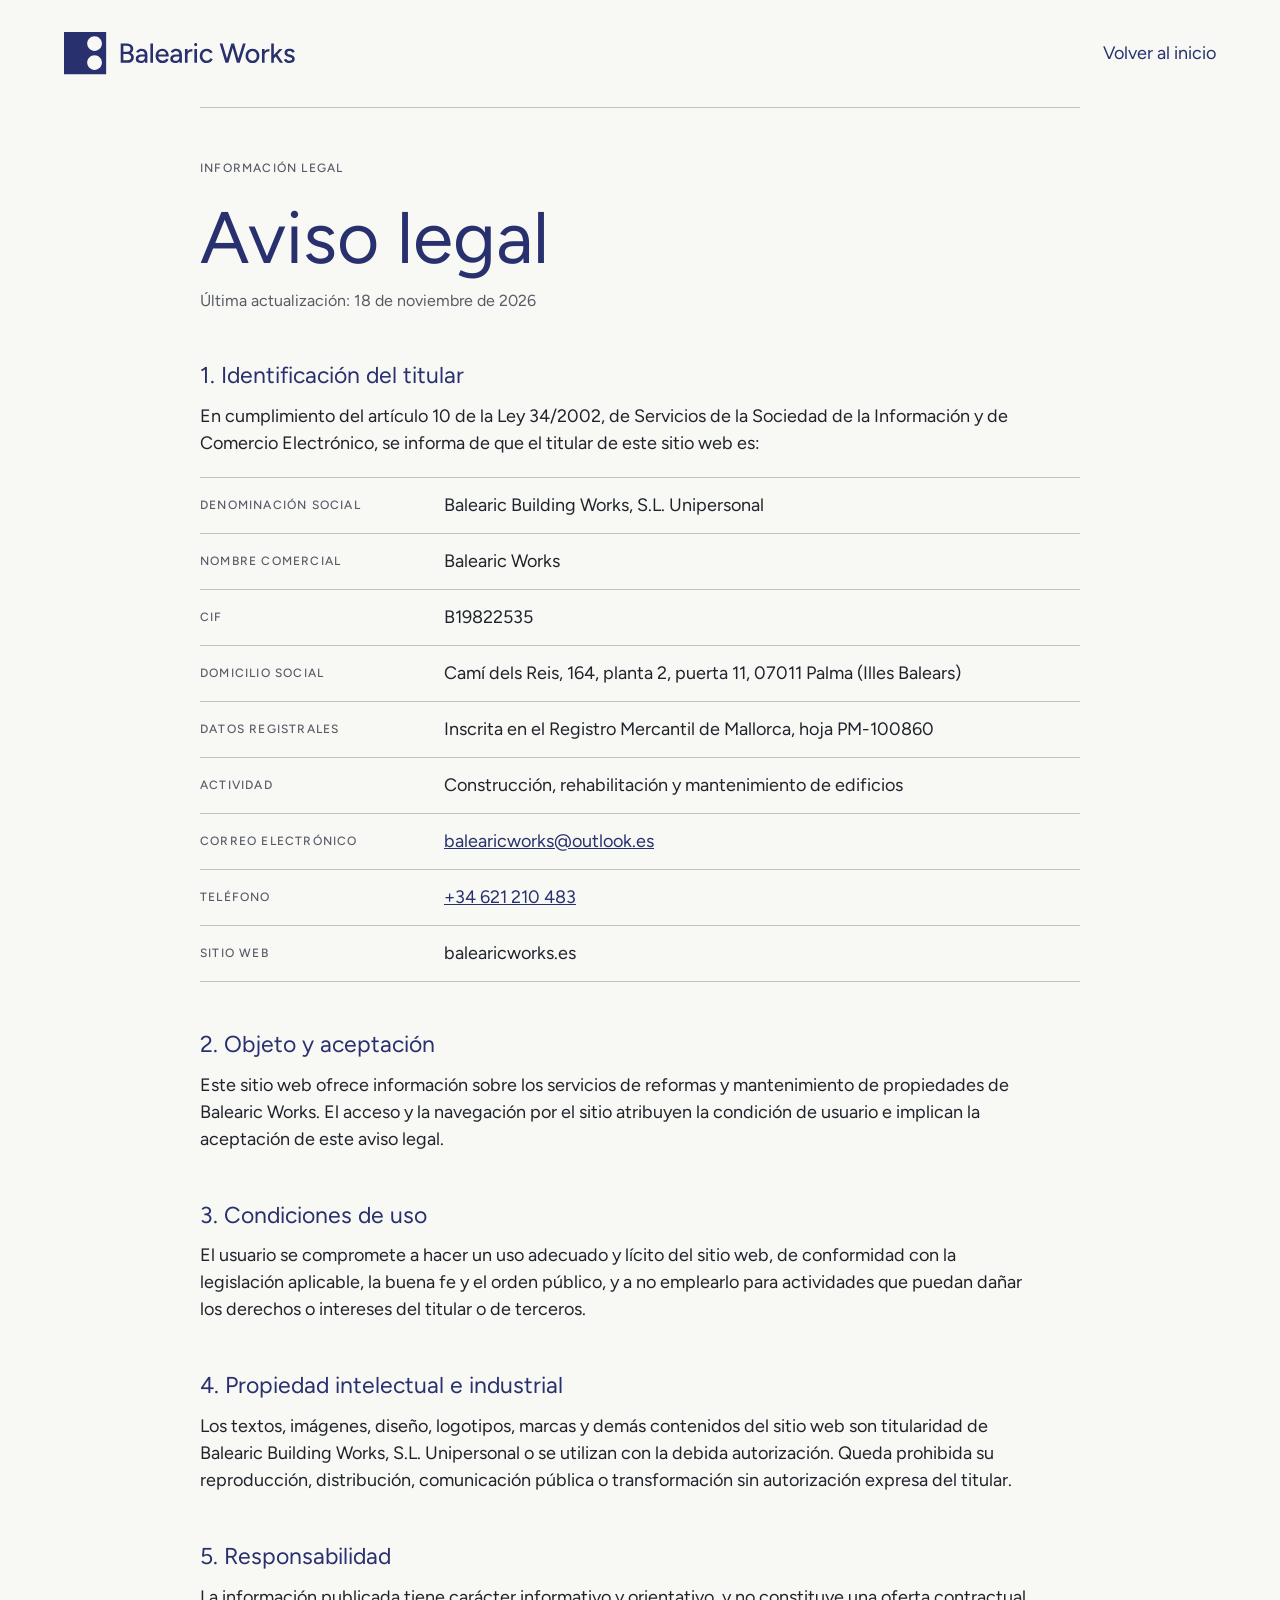
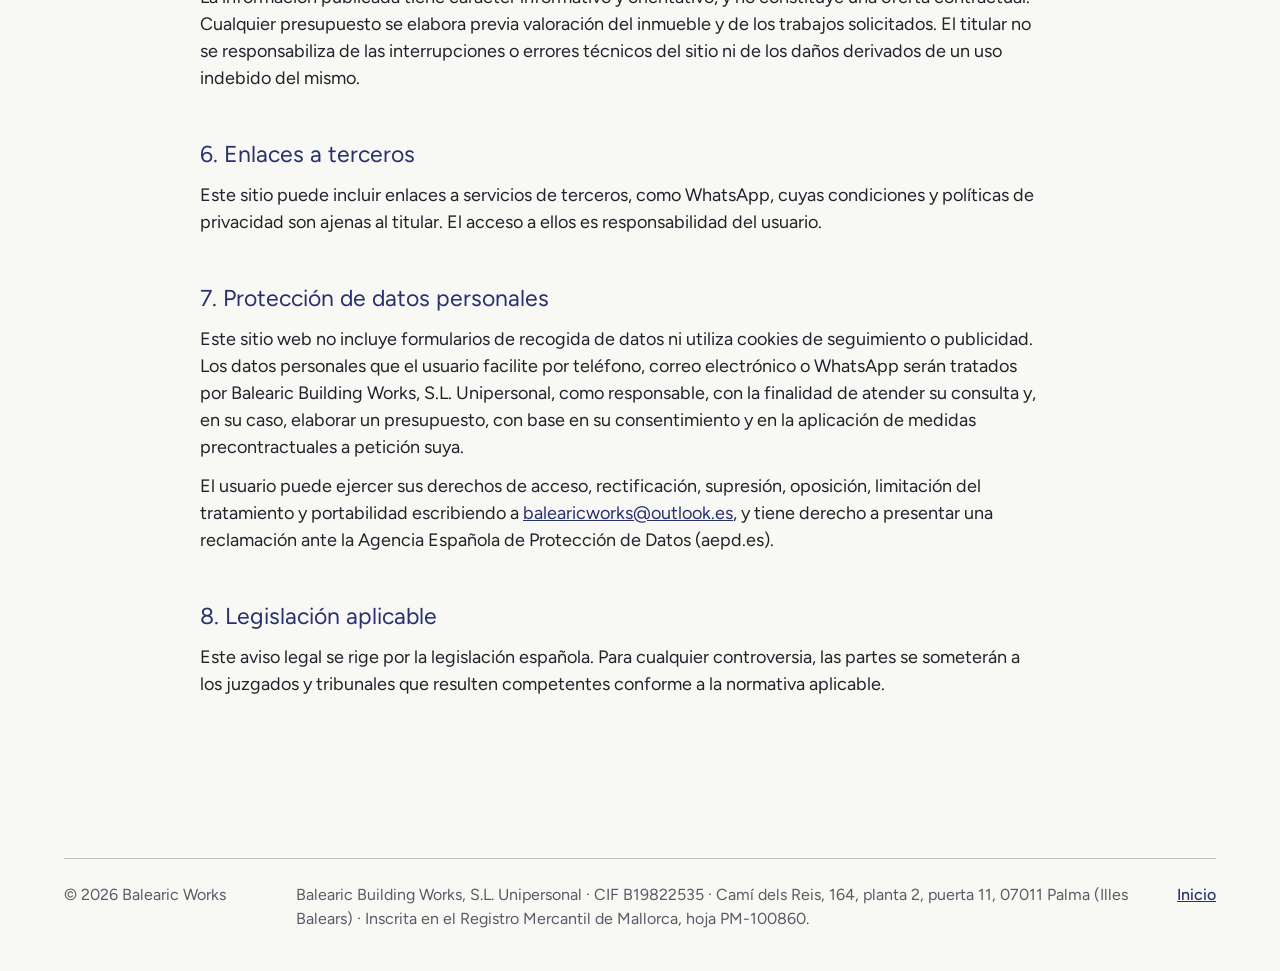
==== aviso-legal.html @ a1033713 "v2" ====
<!doctype html>
<html lang="es">
<head>
  <meta charset="utf-8">
  <meta name="viewport" content="width=device-width, initial-scale=1">
  <title>Aviso legal · Balearic Works</title>
  <meta name="description" content="Aviso legal e identificación del titular del sitio web balearicworks.es.">
  <meta name="theme-color" content="#28306e">
  <link rel="canonical" href="https://balearicworks.es/aviso-legal.html">
  <link rel="icon" href="assets/logo-marca.svg" type="image/svg+xml">
  <link rel="preload" href="assets/fonts/figtree-latin-wght-normal.woff2" as="font" type="font/woff2" crossorigin>
  <link rel="stylesheet" href="css/styles.css">
</head>
<body>
  <a class="skip" href="#contenido">Ir al contenido</a>

  <header class="cabecera">
    <div class="contenedor cabecera__fila">
      <a class="marca" href="/" aria-label="Balearic Works, inicio">
        <img src="assets/logo.svg" alt="Balearic Works" width="233" height="43">
      </a>
      <nav class="nav" aria-label="Principal">
        <a class="nav__enlace" href="/">Volver al inicio</a>
      </nav>
    </div>
  </header>

  <main id="contenido">
    <article class="legal">
      <div class="contenedor">
        <p class="micro">Información legal</p>
        <h1 class="hero legal__titulo">Aviso legal</h1>
        <p class="legal__fecha">Última actualización: 18 de noviembre de 2026</p>

        <h2 class="legal__h2">1. Identificación del titular</h2>
        <p>En cumplimiento del artículo 10 de la Ley 34/2002, de Servicios de la Sociedad de la Información y de Comercio Electrónico, se informa de que el titular de este sitio web es:</p>
        <dl class="legal__datos">
          <div><dt>Denominación social</dt><dd>Balearic Building Works, S.L. Unipersonal</dd></div>
          <div><dt>Nombre comercial</dt><dd>Balearic Works</dd></div>
          <div><dt>CIF</dt><dd>B19822535</dd></div>
          <div><dt>Domicilio social</dt><dd>Camí dels Reis, 164, planta 2, puerta 11, 07011 Palma (Illes Balears)</dd></div>
          <div><dt>Datos registrales</dt><dd>Inscrita en el Registro Mercantil de Mallorca, hoja PM-100860</dd></div>
          <div><dt>Actividad</dt><dd>Construcción, rehabilitación y mantenimiento de edificios</dd></div>
          <div><dt>Correo electrónico</dt><dd><a href="mailto:balearicworks@outlook.es">balearicworks@outlook.es</a></dd></div>
          <div><dt>Teléfono</dt><dd><a href="tel:+34621210483">+34 621 210 483</a></dd></div>
          <div><dt>Sitio web</dt><dd>balearicworks.es</dd></div>
        </dl>

        <h2 class="legal__h2">2. Objeto y aceptación</h2>
        <p>Este sitio web ofrece información sobre los servicios de reformas y mantenimiento de propiedades de Balearic Works. El acceso y la navegación por el sitio atribuyen la condición de usuario e implican la aceptación de este aviso legal.</p>

        <h2 class="legal__h2">3. Condiciones de uso</h2>
        <p>El usuario se compromete a hacer un uso adecuado y lícito del sitio web, de conformidad con la legislación aplicable, la buena fe y el orden público, y a no emplearlo para actividades que puedan dañar los derechos o intereses del titular o de terceros.</p>

        <h2 class="legal__h2">4. Propiedad intelectual e industrial</h2>
        <p>Los textos, imágenes, diseño, logotipos, marcas y demás contenidos del sitio web son titularidad de Balearic Building Works, S.L. Unipersonal o se utilizan con la debida autorización. Queda prohibida su reproducción, distribución, comunicación pública o transformación sin autorización expresa del titular.</p>

        <h2 class="legal__h2">5. Responsabilidad</h2>
        <p>La información publicada tiene carácter informativo y orientativo, y no constituye una oferta contractual. Cualquier presupuesto se elabora previa valoración del inmueble y de los trabajos solicitados. El titular no se responsabiliza de las interrupciones o errores técnicos del sitio ni de los daños derivados de un uso indebido del mismo.</p>

        <h2 class="legal__h2">6. Enlaces a terceros</h2>
        <p>Este sitio puede incluir enlaces a servicios de terceros, como WhatsApp, cuyas condiciones y políticas de privacidad son ajenas al titular. El acceso a ellos es responsabilidad del usuario.</p>

        <h2 class="legal__h2">7. Protección de datos personales</h2>
        <p>Este sitio web no incluye formularios de recogida de datos ni utiliza cookies de seguimiento o publicidad. Los datos personales que el usuario facilite por teléfono, correo electrónico o WhatsApp serán tratados por Balearic Building Works, S.L. Unipersonal, como responsable, con la finalidad de atender su consulta y, en su caso, elaborar un presupuesto, con base en su consentimiento y en la aplicación de medidas precontractuales a petición suya.</p>
        <p>El usuario puede ejercer sus derechos de acceso, rectificación, supresión, oposición, limitación del tratamiento y portabilidad escribiendo a <a href="mailto:balearicworks@outlook.es">balearicworks@outlook.es</a>, y tiene derecho a presentar una reclamación ante la Agencia Española de Protección de Datos (aepd.es).</p>

        <h2 class="legal__h2">8. Legislación aplicable</h2>
        <p>Este aviso legal se rige por la legislación española. Para cualquier controversia, las partes se someterán a los juzgados y tribunales que resulten competentes conforme a la normativa aplicable.</p>
      </div>
    </article>
  </main>

  <footer class="cierre">
    <div class="contenedor">
      <hr class="cierre__linea cierre__linea--arriba">
      <div class="cierre__legal">
        <p>© 2026 Balearic Works</p>
        <p class="cierre__identificacion">Balearic Building Works, S.L. Unipersonal · CIF B19822535 · Camí dels Reis, 164, planta 2, puerta 11, 07011 Palma (Illes Balears) · Inscrita en el Registro Mercantil de Mallorca, hoja PM-100860.</p>
        <a href="/">Inicio</a>
      </div>
    </div>
  </footer>
</body>
</html>
---- css/styles.css ----
/* Balearic Works
   Fuente: Figma "Web Global" · Inicio y Servicios (escritorio 1440 px).
   Móvil derivado del escritorio con las medidas de los frames móviles del archivo (390 px, margen 24 px). */

@font-face {
  font-family: "Figtree";
  font-style: normal;
  font-weight: 300 900;
  font-display: swap;
  src: url("../assets/fonts/figtree-latin-wght-normal.woff2") format("woff2-variations");
  unicode-range: U+0000-00FF, U+0131, U+0152-0153, U+02BB-02BC, U+02C6, U+02DA, U+02DC, U+0304, U+0308, U+0329, U+2000-206F, U+20AC, U+2122, U+2191, U+2193, U+2212, U+2215, U+FEFF, U+FFFD;
}
@font-face {
  font-family: "Figtree";
  font-style: normal;
  font-weight: 300 900;
  font-display: swap;
  src: url("../assets/fonts/figtree-latin-ext-wght-normal.woff2") format("woff2-variations");
  unicode-range: U+0100-02BA, U+02BD-02C5, U+02C7-02CC, U+02CE-02D7, U+02DD-02FF, U+0304, U+0308, U+0329, U+1D00-1DBF, U+1E00-1E9F, U+1EF2-1EFF, U+2020, U+20A0-20AB, U+20AD-20C0, U+2113, U+2C60-2C7F, U+A720-A7FF;
}

:root {
  --bw-paper: #f8f8f4;
  --bw-navy: #28306e;
  --bw-ink: #1f232b;
  --bw-muted: #565b67;
  --bw-line: #bfc2c6;
  --bw-white: #ffffff;

  --margen: 24px;
  --ancho: 1312px;
}

*, *::before, *::after { box-sizing: border-box; }

html { -webkit-text-size-adjust: 100%; text-size-adjust: 100%; scroll-behavior: smooth; }
@media (prefers-reduced-motion: reduce) { html { scroll-behavior: auto; } }

body {
  margin: 0;
  background: var(--bw-paper);
  color: var(--bw-ink);
  font-family: "Figtree", system-ui, -apple-system, "Segoe UI", Roboto, sans-serif;
  font-weight: 400;
  font-size: 18px;
  line-height: 1.5;
  -webkit-font-smoothing: antialiased;
}

h1, h2, h3, p, figure, ul, ol { margin: 0; padding: 0; }
ul, ol { list-style: none; }
img { display: block; max-width: 100%; height: auto; }
a { color: inherit; }

.contenedor {
  width: min(100% - 2 * var(--margen), var(--ancho));
  margin-inline: auto;
}

section[id] { scroll-margin-top: 16px; }

/* ---------- Accesibilidad ---------- */
.skip {
  position: absolute;
  left: 16px;
  top: -64px;
  z-index: 20;
  padding: 10px 16px;
  background: var(--bw-navy);
  color: var(--bw-white);
  font-size: 16px;
}
.skip:focus { top: 16px; }

a:focus-visible {
  outline: 2px solid currentColor;
  outline-offset: 4px;
}

/* ---------- Estilos de texto (BW / Micro · Body · Intro · Title · Hero) ---------- */
.micro {
  font-size: 12px;
  font-weight: 500;
  line-height: 1.35;
  letter-spacing: 1.2px;
  text-transform: uppercase;
  color: var(--bw-muted);
}
.intro  { font-size: 23px; line-height: 1.4; }
.titulo { font-size: 44px; line-height: 1.15; font-weight: 400; }
.hero   { font-size: 82px; line-height: 1.05; font-weight: 400; color: var(--bw-navy); }
.titulo--navy { color: var(--bw-navy); }
.cuerpo-tinta { color: var(--bw-ink); }

/* ---------- Botones ---------- */
.boton {
  display: inline-flex;
  align-items: center;
  gap: 12px;
  padding: 16px;
  background: var(--bw-navy);
  color: var(--bw-white);
  font-size: 18px;
  line-height: 1.5;
  text-decoration: none;
  border: 1px solid var(--bw-navy);
}
.boton:hover { background: #1f2656; border-color: #1f2656; }
.boton--linea { background: transparent; color: var(--bw-navy); }
.boton--linea:hover { background: var(--bw-navy); color: var(--bw-white); }

/* ---------- Cabecera ---------- */
.cabecera__fila {
  display: flex;
  align-items: center;
  gap: 68px;
  padding-block: 32px;
}
.marca { display: block; line-height: 0; flex: none; }
.marca img { width: 233px; height: auto; }
.cabecera__lugar { font-size: 18px; line-height: 1.5; color: var(--bw-muted); }
.nav {
  display: flex;
  align-items: center;
  gap: 28px;
  margin-left: auto;
}
.nav__enlace { color: var(--bw-navy); text-decoration: none; }
.nav__enlace:hover { text-decoration: underline; text-underline-offset: 6px; }

/* ---------- Presentación ---------- */
.presentacion .contenedor { border-top: 1px solid var(--bw-line); padding-top: 40px; padding-bottom: 72px; }
.presentacion .hero { margin-top: 40px; }

.presentacion__rejilla {
  display: grid;
  grid-template-columns: minmax(0, 648fr) minmax(0, 616fr);
  column-gap: 48px;
  margin-top: 40px;
  align-items: start;
}
.presentacion__texto .intro { margin-top: 24px; color: var(--bw-ink); }
.acciones { display: flex; flex-wrap: wrap; gap: 16px; margin-top: 32px; }

.presentacion__imagen img {
  width: 100%;
  aspect-ratio: 616 / 446;
  object-fit: cover;
  background: var(--bw-line);
}
.presentacion__imagen figcaption { margin-top: 20px; }

/* ---------- Retícula editorial ---------- */
.seccion .contenedor,
.proyectos .contenedor { padding-block: 64px; }
.seccion .contenedor { border-top: 1px solid var(--bw-line); }
.proyectos + .seccion .contenedor { border-top: 0; }

.reticula {
  display: grid;
  grid-template-columns: 176px minmax(0, 1fr);
  column-gap: 48px;
  align-items: start;
}
.reticula__contenido { display: flex; flex-direction: column; gap: 36px; }

/* ---------- Listas de servicios y proceso ---------- */
.lista { border-bottom: 1px solid var(--bw-line); }
.fila {
  display: grid;
  grid-template-columns: 40px minmax(0, 1fr) auto;
  column-gap: 24px;
  align-items: start;
  padding-block: 32px;
  border-top: 1px solid var(--bw-line);
}
.fila__texto { display: flex; flex-direction: column; gap: 12px; max-width: 640px; }
.fila__enlace { color: var(--bw-navy); text-decoration: none; white-space: nowrap; padding-top: 6px; }
.fila__enlace:hover { text-decoration: underline; text-underline-offset: 6px; }

.fila--proceso { grid-template-columns: 40px 380px minmax(0, 1fr); padding-block: 24px; }
.fila__titulo { font-size: 18px; font-weight: 400; color: var(--bw-navy); line-height: 1.5; }
.fila__detalle { color: var(--bw-muted); }

/* ---------- Proyectos a medida (tono exclusivo) ---------- */
.proyectos { background: var(--bw-ink); color: var(--bw-white); }
.proyectos .micro { color: rgb(255 255 255 / 0.7); }
.proyectos__intro { max-width: 760px; color: rgb(255 255 255 / 0.85); }
.lista--oscura { border-bottom-color: rgb(255 255 255 / 0.25); }
.lista--oscura .fila { border-top-color: rgb(255 255 255 / 0.25); }
.lista--oscura .fila__texto p { color: rgb(255 255 255 / 0.8); }
.lista--oscura .fila__enlace { color: var(--bw-white); }

/* ---------- Contacto ---------- */
.contacto { background: var(--bw-navy); color: var(--bw-white); }
.contacto .contenedor { padding-block: 64px; display: flex; flex-direction: column; gap: 40px; }
.contacto .micro { color: var(--bw-white); }
.contacto .hero { color: var(--bw-white); }

.contacto__rejilla {
  display: grid;
  grid-template-columns: minmax(0, 520fr) minmax(0, 664fr);
  column-gap: 128px;
  align-items: start;
}
.contacto__subrotulo { margin-top: 40px; }
.contacto__lista { margin-top: 16px; display: flex; flex-direction: column; gap: 8px; }
.contacto__lista li { padding-left: 32px; position: relative; }
.contacto__lista li::before { content: "—"; position: absolute; left: 0; }

.dato { padding-block: 28px; border-top: 1px solid rgb(255 255 255 / 0.3); }
.dato:first-child { padding-top: 0; border-top: 0; }
.dato__valor {
  display: block;
  margin-top: 16px;
  color: var(--bw-white);
  text-decoration: none;
  overflow-wrap: anywhere;
}
.dato__valor:hover { text-decoration: underline; text-underline-offset: 8px; text-decoration-thickness: 1px; }
.dato__nota { margin-top: 12px; font-size: 16px; line-height: 24px; color: rgb(255 255 255 / 0.85); }

/* ---------- Cierre ---------- */
.cierre { background: var(--bw-paper); color: var(--bw-muted); }
.cierre .contenedor { padding-top: 64px; padding-bottom: 40px; }
.cierre__columnas {
  display: grid;
  grid-template-columns: 352fr 288fr 304fr;
  column-gap: 48px;
}
.cierre__marca img { width: 233px; height: auto; }
.cierre__marca p { margin-top: 16px; color: var(--bw-ink); }
.cierre__rotulo {
  font-size: 14px;
  font-weight: 500;
  line-height: 20px;
  letter-spacing: 1px;
  text-transform: uppercase;
  color: var(--bw-ink);
  padding-bottom: 12px;
}
.cierre__enlaces a { display: inline-block; padding-block: 8px; color: var(--bw-navy); font-weight: 500; }
.cierre__linea { margin: 40px 0 24px; border: 0; border-top: 1px solid var(--bw-line); }
.cierre__legal {
  display: grid;
  grid-template-columns: 200px minmax(0, 1fr) auto;
  column-gap: 32px;
  align-items: start;
  font-size: 16px;
  line-height: 24px;
}
.cierre__legal a { color: var(--bw-navy); font-weight: 500; }

/* ---------- Barra de contacto rápido (solo móvil) ---------- */
.barra-contacto { display: none; }

/* ---------- Utilidades de visibilidad ---------- */
.solo-escritorio { display: inline; }

/* ---------- Escritorio fluido (960 – 1439 px) ---------- */
@media (min-width: 960px) {
  :root { --margen: 64px; }
  .hero   { font-size: clamp(48px, 5.7vw, 82px); }
  .titulo { font-size: clamp(30px, 3.05vw, 44px); }
  .intro  { font-size: clamp(19px, 1.6vw, 23px); }
}

/* ---------- Tablet y móvil (< 960 px) ---------- */
@media (max-width: 959.98px) {
  :root { --margen: 40px; }

  .cabecera__fila { padding-block: 24px; gap: 24px; }
  .cabecera__actividad { display: none; }
  .nav { display: none; }

  .hero   { font-size: clamp(38px, 12vw, 64px); }
  .titulo { font-size: clamp(28px, 7.4vw, 40px); }
  .intro  { font-size: 20px; }
  .solo-escritorio { display: none; }

  .presentacion .contenedor { padding-top: 28px; padding-bottom: 48px; }
  .presentacion .hero { margin-top: 24px; }
  .presentacion__rejilla { grid-template-columns: minmax(0, 1fr); row-gap: 32px; margin-top: 28px; }
  .presentacion__imagen img { aspect-ratio: 3 / 2; }
  .presentacion__imagen figcaption { margin-top: 14px; }

  .seccion .contenedor,
  .proyectos .contenedor { padding-block: 48px; }
  .reticula { grid-template-columns: minmax(0, 1fr); row-gap: 20px; }
  .reticula__contenido { gap: 28px; }

  .fila { grid-template-columns: 32px minmax(0, 1fr); column-gap: 16px; padding-block: 24px; }
  .fila__enlace { grid-column: 2; padding-top: 12px; }
  .fila--proceso { grid-template-columns: 32px minmax(0, 1fr); row-gap: 6px; }
  .fila--proceso .fila__titulo { grid-column: 2; }
  .fila--proceso .fila__detalle { grid-column: 2; }

  .contacto .contenedor { padding-block: 48px; gap: 28px; }
  .contacto__rejilla { grid-template-columns: minmax(0, 1fr); row-gap: 36px; }
  .contacto__subrotulo { margin-top: 28px; }
  .dato__valor { font-size: clamp(21px, 6.6vw, 36px); margin-top: 12px; }
  .dato { padding-block: 20px; }

  .cierre .contenedor { padding-top: 48px; padding-bottom: 32px; }
  .cierre__columnas { grid-template-columns: minmax(0, 1fr); row-gap: 28px; }
  .cierre__legal { grid-template-columns: minmax(0, 1fr); row-gap: 8px; }

  /* Barra fija Llamar / WhatsApp */
  body { padding-bottom: calc(56px + env(safe-area-inset-bottom)); }
  .barra-contacto {
    display: grid;
    grid-template-columns: 1fr 1fr;
    position: fixed;
    inset: auto 0 0 0;
    z-index: 10;
    padding-bottom: env(safe-area-inset-bottom);
    background: var(--bw-navy);
  }
  .barra-contacto a {
    display: block;
    padding: 16px 12px;
    text-align: center;
    color: var(--bw-white);
    text-decoration: none;
    font-size: 17px;
    font-weight: 500;
    line-height: 24px;
  }
  .barra-contacto a + a { border-left: 1px solid rgb(255 255 255 / 0.3); }
}

@media (max-width: 599.98px) {
  :root { --margen: 24px; }

  .marca img { width: 200px; }
  .acciones .boton { flex: 1 1 100%; justify-content: space-between; }
  .cierre__marca img { width: 200px; }
}

/* ---------- Páginas legales ---------- */
.legal .contenedor { max-width: 880px; padding-block: 40px 96px; border-top: 1px solid var(--bw-line); }
.legal__titulo { margin-top: 24px; }
.legal__fecha { margin-top: 16px; color: var(--bw-muted); font-size: 16px; }
.legal__h2 { margin-top: 48px; margin-bottom: 12px; font-size: 23px; line-height: 1.3; font-weight: 400; color: var(--bw-navy); }
.legal p { margin-top: 12px; max-width: 70ch; }
.legal a { color: var(--bw-navy); }
.legal__datos { margin: 20px 0 0; border-top: 1px solid var(--bw-line); }
.legal__datos > div { display: grid; grid-template-columns: 220px minmax(0, 1fr); column-gap: 24px; padding-block: 14px; border-bottom: 1px solid var(--bw-line); }
.legal__datos dt { font-size: 12px; font-weight: 500; letter-spacing: 1.2px; text-transform: uppercase; color: var(--bw-muted); padding-top: 4px; }
.legal__datos dd { margin: 0; }
.cierre__linea--arriba { margin-top: 0; }
@media (max-width: 959.98px) {
  .legal .contenedor { padding-block: 28px 64px; }
  .legal__h2 { margin-top: 36px; }
  .legal__datos > div { grid-template-columns: minmax(0, 1fr); row-gap: 4px; }
}
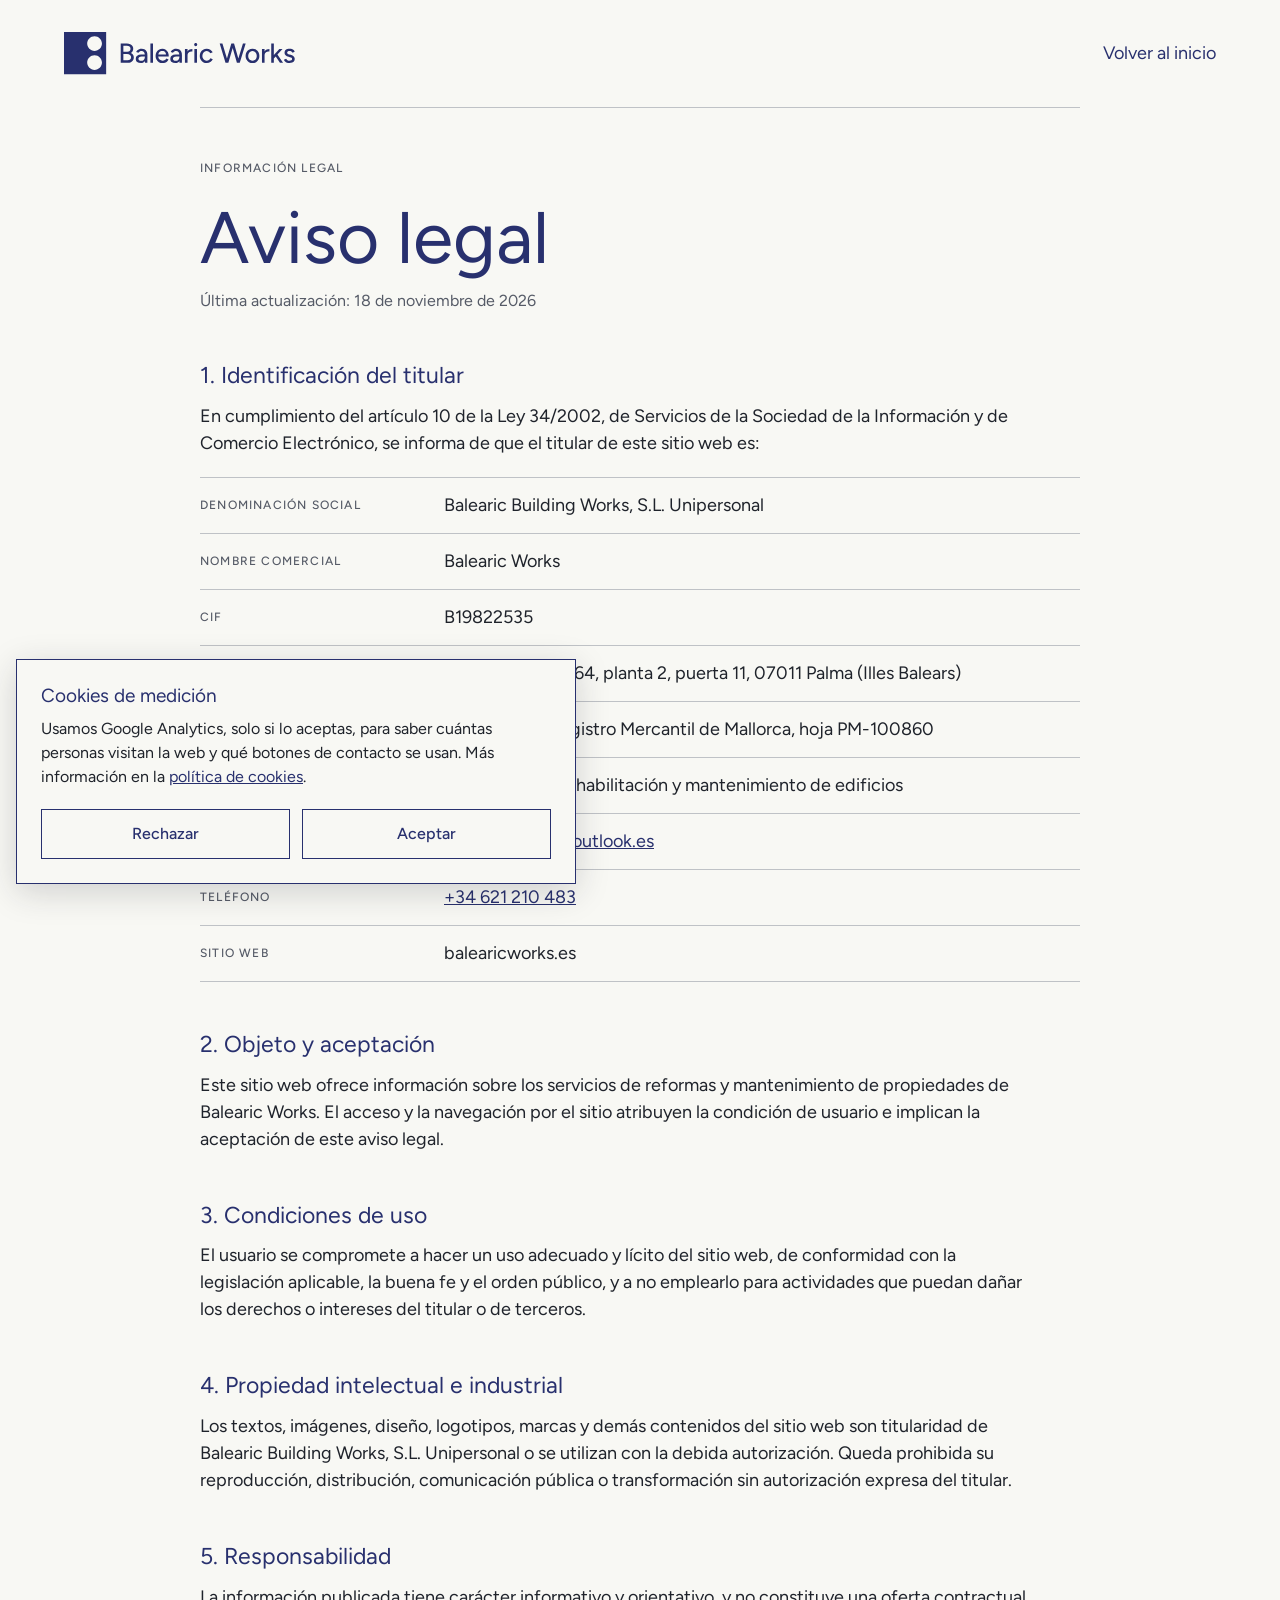
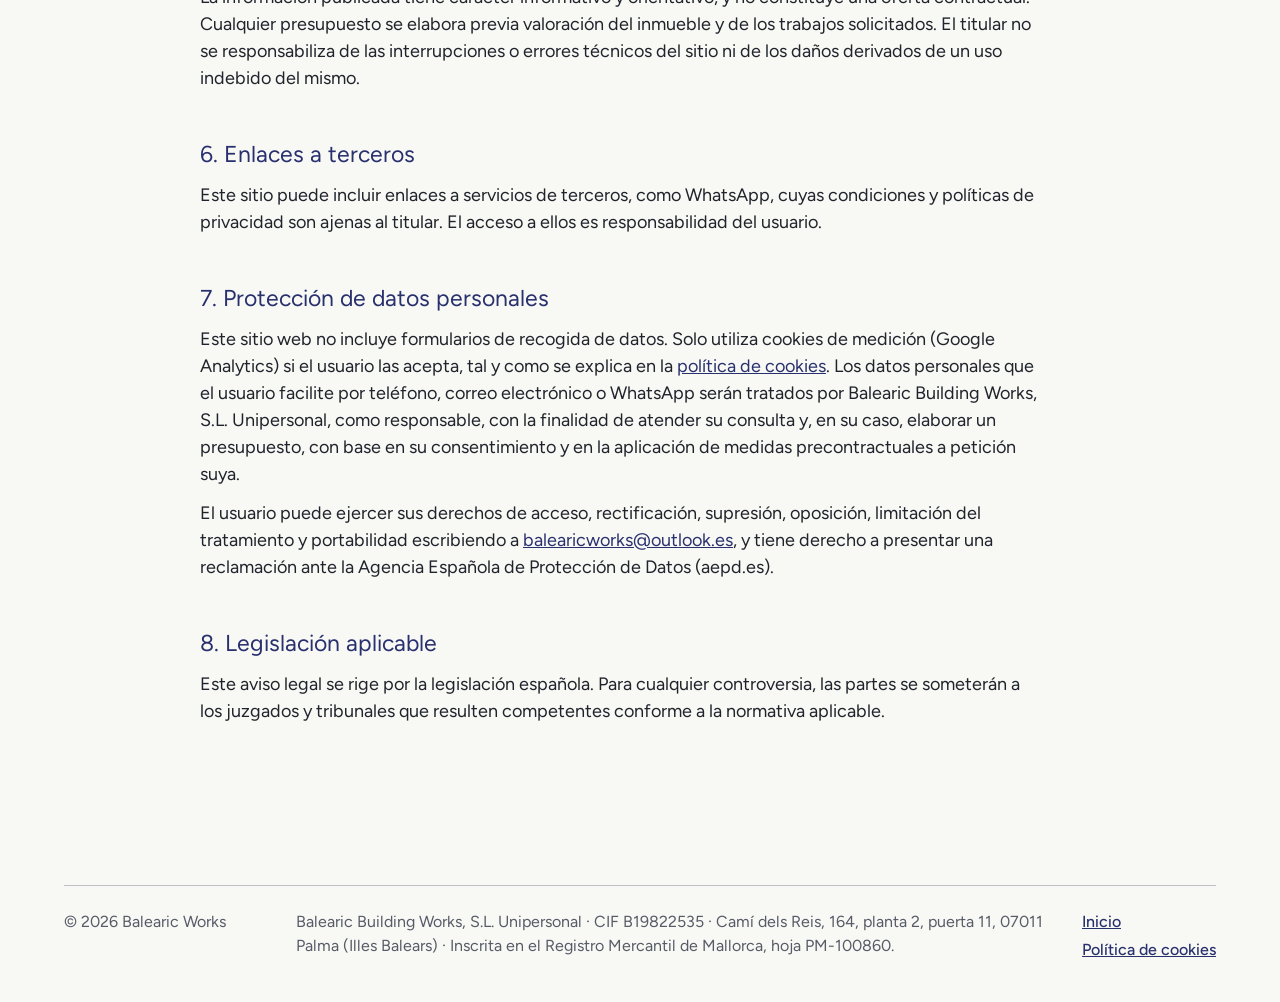
==== commit e1511a69: "v3" ====
--- a/aviso-legal.html
+++ b/aviso-legal.html
@@ -62,7 +62,7 @@
         <p>Este sitio puede incluir enlaces a servicios de terceros, como WhatsApp, cuyas condiciones y políticas de privacidad son ajenas al titular. El acceso a ellos es responsabilidad del usuario.</p>
 
         <h2 class="legal__h2">7. Protección de datos personales</h2>
-        <p>Este sitio web no incluye formularios de recogida de datos ni utiliza cookies de seguimiento o publicidad. Los datos personales que el usuario facilite por teléfono, correo electrónico o WhatsApp serán tratados por Balearic Building Works, S.L. Unipersonal, como responsable, con la finalidad de atender su consulta y, en su caso, elaborar un presupuesto, con base en su consentimiento y en la aplicación de medidas precontractuales a petición suya.</p>
+        <p>Este sitio web no incluye formularios de recogida de datos. Solo utiliza cookies de medición (Google Analytics) si el usuario las acepta, tal y como se explica en la <a href="cookies.html">política de cookies</a>. Los datos personales que el usuario facilite por teléfono, correo electrónico o WhatsApp serán tratados por Balearic Building Works, S.L. Unipersonal, como responsable, con la finalidad de atender su consulta y, en su caso, elaborar un presupuesto, con base en su consentimiento y en la aplicación de medidas precontractuales a petición suya.</p>
         <p>El usuario puede ejercer sus derechos de acceso, rectificación, supresión, oposición, limitación del tratamiento y portabilidad escribiendo a <a href="mailto:balearicworks@outlook.es">balearicworks@outlook.es</a>, y tiene derecho a presentar una reclamación ante la Agencia Española de Protección de Datos (aepd.es).</p>
 
         <h2 class="legal__h2">8. Legislación aplicable</h2>
@@ -77,9 +77,13 @@
       <div class="cierre__legal">
         <p>© 2026 Balearic Works</p>
         <p class="cierre__identificacion">Balearic Building Works, S.L. Unipersonal · CIF B19822535 · Camí dels Reis, 164, planta 2, puerta 11, 07011 Palma (Illes Balears) · Inscrita en el Registro Mercantil de Mallorca, hoja PM-100860.</p>
-        <a href="/">Inicio</a>
+        <div class="cierre__legales">
+          <a href="/">Inicio</a>
+          <a href="cookies.html">Política de cookies</a>
+        </div>
       </div>
     </div>
   </footer>
+  <script src="js/consentimiento.js" defer></script>
 </body>
 </html>
--- a/css/styles.css
+++ b/css/styles.css
@@ -354,3 +354,26 @@
   .legal__h2 { margin-top: 36px; }
   .legal__datos > div { grid-template-columns: minmax(0, 1fr); row-gap: 4px; }
 }
+
+/* ---------- Cookies ---------- */
+.enlace-boton { padding: 0; border: 0; background: none; font: inherit; color: inherit; text-decoration: underline; cursor: pointer; }
+.cookies {
+  position: fixed; z-index: 100; left: 16px; right: 16px; bottom: 16px; max-width: 560px;
+  padding: 24px; background: var(--bw-paper); color: var(--bw-ink);
+  border: 1px solid var(--bw-navy); box-shadow: 0 8px 32px rgb(31 35 43 / 0.18);
+}
+.cookies__titulo { margin: 0 0 8px; font-size: 19px; line-height: 1.3; color: var(--bw-navy); }
+.cookies__texto { margin: 0; font-size: 16px; line-height: 24px; }
+.cookies__texto a { color: var(--bw-navy); }
+.cookies__acciones { display: flex; gap: 12px; margin-top: 20px; }
+.cookies__boton {
+  flex: 1 1 0; padding: 12px 16px; font: inherit; font-size: 16px; font-weight: 500;
+  color: var(--bw-navy); background: transparent; border: 1px solid var(--bw-navy); cursor: pointer;
+}
+.cookies__boton:hover, .cookies__boton:focus-visible { background: var(--bw-navy); color: var(--bw-white); }
+@media (max-width: 959.98px) {
+  .cookies { bottom: 72px; left: 12px; right: 12px; max-width: none; }
+}
+.cierre__legales { display: flex; flex-direction: column; align-items: flex-start; gap: 4px; }
+.cierre__legales .enlace-boton { color: var(--bw-navy); font-weight: 500; }
+.legal .enlace-boton { color: var(--bw-navy); }
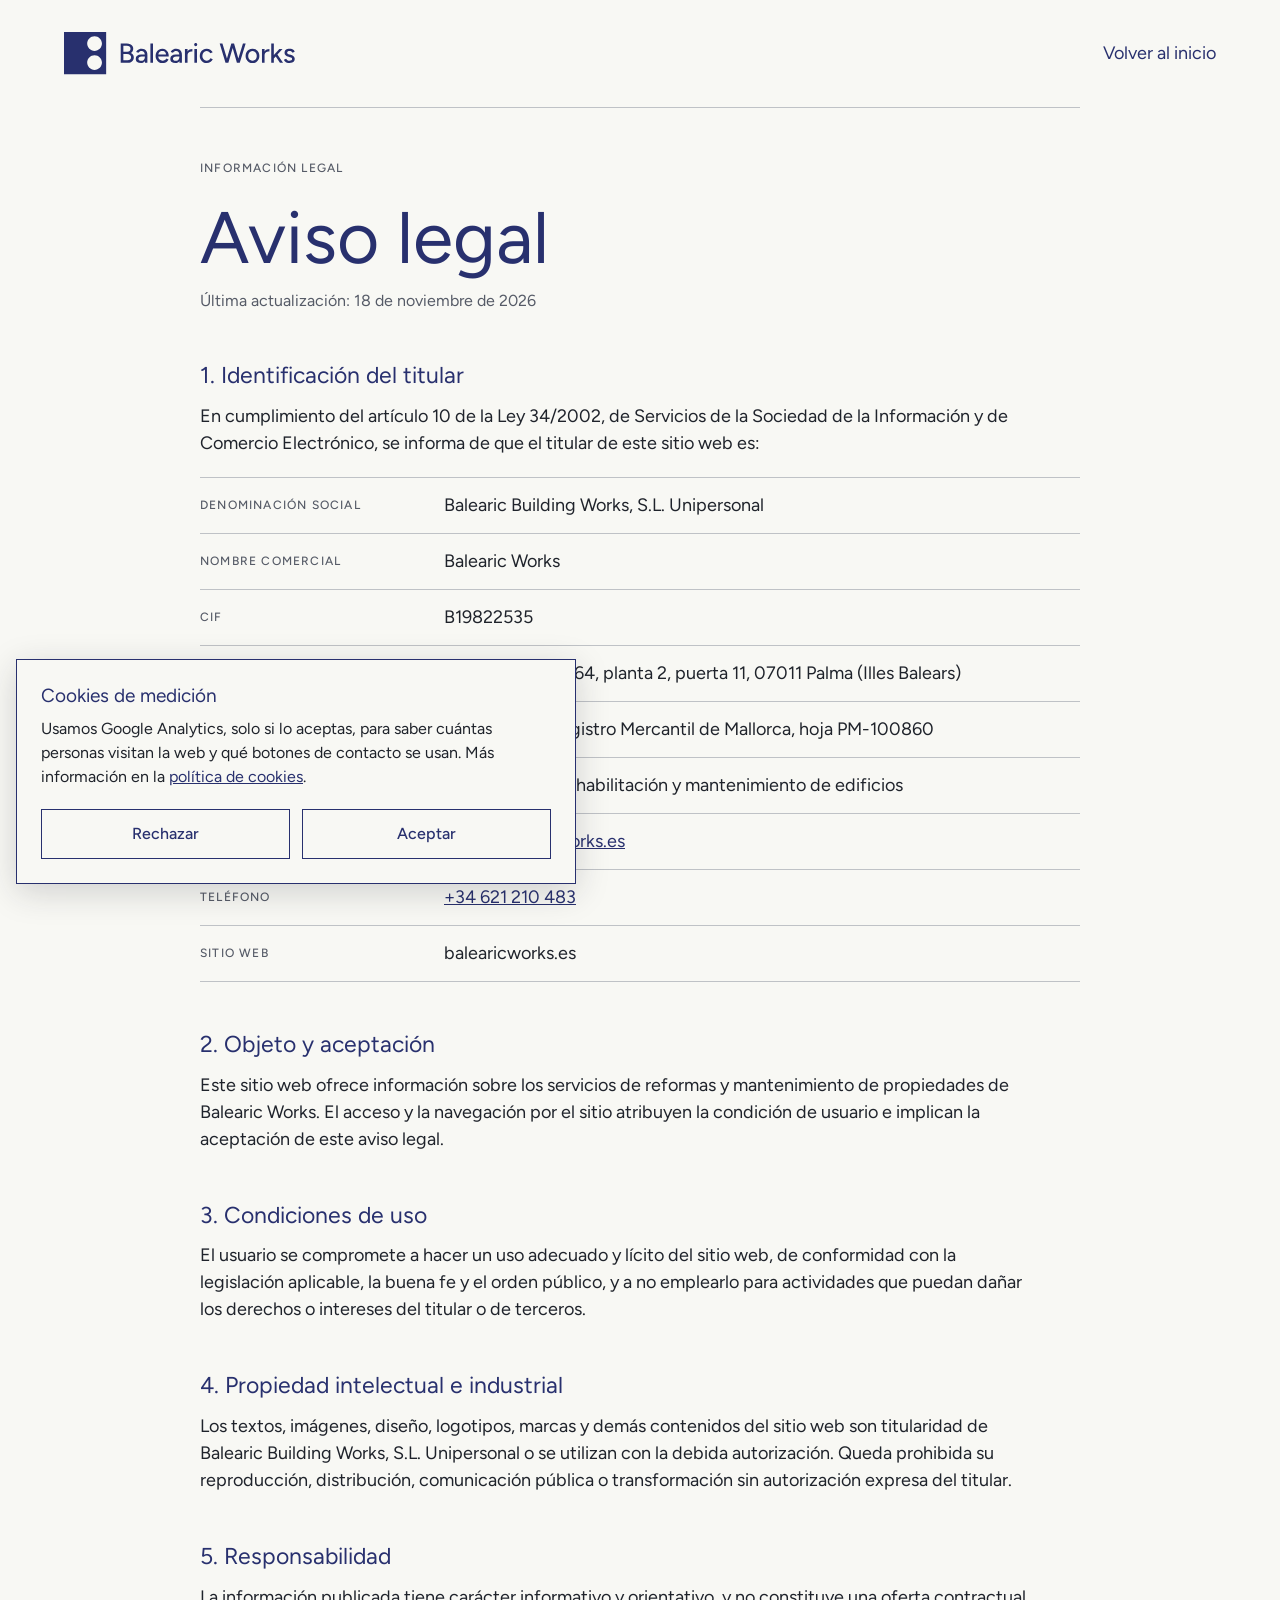
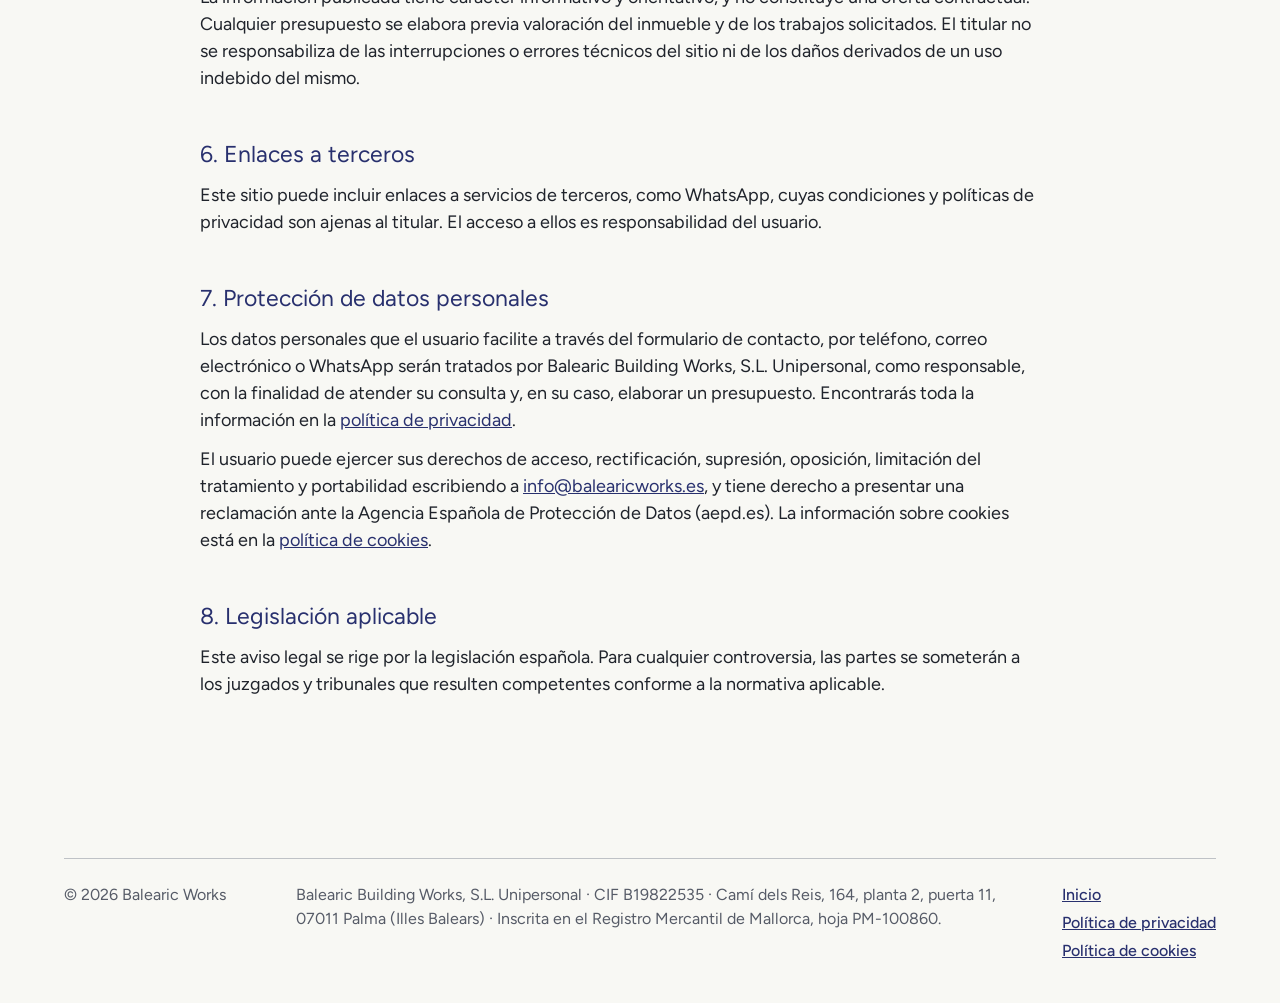
==== commit 9e5121a8: "v4" ====
--- a/aviso-legal.html
+++ b/aviso-legal.html
@@ -41,7 +41,7 @@
           <div><dt>Domicilio social</dt><dd>Camí dels Reis, 164, planta 2, puerta 11, 07011 Palma (Illes Balears)</dd></div>
           <div><dt>Datos registrales</dt><dd>Inscrita en el Registro Mercantil de Mallorca, hoja PM-100860</dd></div>
           <div><dt>Actividad</dt><dd>Construcción, rehabilitación y mantenimiento de edificios</dd></div>
-          <div><dt>Correo electrónico</dt><dd><a href="mailto:balearicworks@outlook.es">balearicworks@outlook.es</a></dd></div>
+          <div><dt>Correo electrónico</dt><dd><a href="mailto:info@balearicworks.es">info@balearicworks.es</a></dd></div>
           <div><dt>Teléfono</dt><dd><a href="tel:+34621210483">+34 621 210 483</a></dd></div>
           <div><dt>Sitio web</dt><dd>balearicworks.es</dd></div>
         </dl>
@@ -62,8 +62,8 @@
         <p>Este sitio puede incluir enlaces a servicios de terceros, como WhatsApp, cuyas condiciones y políticas de privacidad son ajenas al titular. El acceso a ellos es responsabilidad del usuario.</p>
 
         <h2 class="legal__h2">7. Protección de datos personales</h2>
-        <p>Este sitio web no incluye formularios de recogida de datos. Solo utiliza cookies de medición (Google Analytics) si el usuario las acepta, tal y como se explica en la <a href="cookies.html">política de cookies</a>. Los datos personales que el usuario facilite por teléfono, correo electrónico o WhatsApp serán tratados por Balearic Building Works, S.L. Unipersonal, como responsable, con la finalidad de atender su consulta y, en su caso, elaborar un presupuesto, con base en su consentimiento y en la aplicación de medidas precontractuales a petición suya.</p>
-        <p>El usuario puede ejercer sus derechos de acceso, rectificación, supresión, oposición, limitación del tratamiento y portabilidad escribiendo a <a href="mailto:balearicworks@outlook.es">balearicworks@outlook.es</a>, y tiene derecho a presentar una reclamación ante la Agencia Española de Protección de Datos (aepd.es).</p>
+        <p>Los datos personales que el usuario facilite a través del formulario de contacto, por teléfono, correo electrónico o WhatsApp serán tratados por Balearic Building Works, S.L. Unipersonal, como responsable, con la finalidad de atender su consulta y, en su caso, elaborar un presupuesto. Encontrarás toda la información en la <a href="privacidad.html">política de privacidad</a>.</p>
+        <p>El usuario puede ejercer sus derechos de acceso, rectificación, supresión, oposición, limitación del tratamiento y portabilidad escribiendo a <a href="mailto:info@balearicworks.es">info@balearicworks.es</a>, y tiene derecho a presentar una reclamación ante la Agencia Española de Protección de Datos (aepd.es). La información sobre cookies está en la <a href="cookies.html">política de cookies</a>.</p>
 
         <h2 class="legal__h2">8. Legislación aplicable</h2>
         <p>Este aviso legal se rige por la legislación española. Para cualquier controversia, las partes se someterán a los juzgados y tribunales que resulten competentes conforme a la normativa aplicable.</p>
@@ -79,6 +79,7 @@
         <p class="cierre__identificacion">Balearic Building Works, S.L. Unipersonal · CIF B19822535 · Camí dels Reis, 164, planta 2, puerta 11, 07011 Palma (Illes Balears) · Inscrita en el Registro Mercantil de Mallorca, hoja PM-100860.</p>
         <div class="cierre__legales">
           <a href="/">Inicio</a>
+          <a href="privacidad.html">Política de privacidad</a>
           <a href="cookies.html">Política de cookies</a>
         </div>
       </div>
--- a/css/styles.css
+++ b/css/styles.css
@@ -377,3 +377,66 @@
 .cierre__legales { display: flex; flex-direction: column; align-items: flex-start; gap: 4px; }
 .cierre__legales .enlace-boton { color: var(--bw-navy); font-weight: 500; }
 .legal .enlace-boton { color: var(--bw-navy); }
+/* ---------- Formulario ---------- */
+.contacto__datos--compacto .dato__valor { font-size: clamp(24px, 2.4vw, 32px); margin-top: 8px; }
+.contacto__datos--compacto { margin-top: 40px; }
+.contacto__datos--compacto .dato { padding-block: 20px; }
+.formulario {
+  background: var(--bw-paper); color: var(--bw-ink);
+  padding: 40px; display: grid; grid-template-columns: repeat(2, minmax(0, 1fr)); gap: 24px 20px; align-content: start;
+}
+.formulario__titulo { grid-column: 1 / -1; margin: 0; font-size: 28px; line-height: 1.2; font-weight: 400; color: var(--bw-navy); }
+.campo { display: flex; flex-direction: column; gap: 8px; min-width: 0; border: 0; padding: 0; margin: 0; }
+.campo--ancho { grid-column: 1 / -1; }
+.campo label, .campo legend { font-size: 12px; font-weight: 500; letter-spacing: 1.2px; text-transform: uppercase; color: var(--bw-muted); padding: 0; }
+.campo__op { text-transform: none; letter-spacing: 0; font-weight: 400; }
+.campo input[type="text"], .campo input[type="tel"], .campo input[type="email"], .campo select, .campo textarea {
+  width: 100%; font: inherit; font-size: 17px; line-height: 24px; color: var(--bw-ink);
+  background: var(--bw-white); border: 1px solid var(--bw-line); border-radius: 0; padding: 12px 14px;
+}
+.campo select {
+  appearance: none; padding-right: 40px;
+  background-image: url("data:image/svg+xml,%3Csvg xmlns='http://www.w3.org/2000/svg' width='12' height='8' fill='none' stroke='%2328306e' stroke-width='1.5'%3E%3Cpath d='M1 1.5 6 6.5l5-5'/%3E%3C/svg%3E");
+  background-repeat: no-repeat; background-position: right 14px center;
+}
+.campo textarea { min-height: 140px; resize: vertical; }
+.campo input::placeholder, .campo textarea::placeholder { color: #8a8f99; }
+.campo input:focus-visible, .campo select:focus-visible, .campo textarea:focus-visible { outline: 2px solid var(--bw-navy); outline-offset: 1px; border-color: var(--bw-navy); }
+.campo--opciones { flex-direction: row; flex-wrap: wrap; align-items: center; gap: 8px 12px; }
+.campo--opciones legend { width: 100%; margin-bottom: 4px; }
+.opcion { position: relative; display: inline-flex; }
+.campo .opcion { font-size: 16px; letter-spacing: 0; text-transform: none; font-weight: 400; color: var(--bw-ink); }
+.opcion input { position: absolute; opacity: 0; inset: 0; margin: 0; cursor: pointer; }
+.opcion span { padding: 10px 18px; border: 1px solid var(--bw-line); background: var(--bw-white); }
+.opcion input:checked + span { background: var(--bw-navy); color: var(--bw-white); border-color: var(--bw-navy); }
+.opcion input:focus-visible + span { outline: 2px solid var(--bw-navy); outline-offset: 2px; }
+.consentimiento { display: flex; gap: 12px; align-items: flex-start; font-size: 15px; line-height: 22px; }
+.consentimiento input { margin-top: 3px; width: 18px; height: 18px; accent-color: var(--bw-navy); flex: none; }
+.consentimiento a, .formulario__legal a { color: var(--bw-navy); }
+.formulario__envio { display: flex; flex-wrap: wrap; align-items: center; gap: 16px 24px; }
+.formulario__envio .boton { cursor: pointer; font: inherit; }
+.formulario__nota { margin: 0; font-size: 15px; line-height: 22px; color: var(--bw-muted); flex: 1 1 240px; }
+.formulario__legal { margin: 0; font-size: 13px; line-height: 20px; color: var(--bw-muted); border-top: 1px solid var(--bw-line); padding-top: 20px; }
+.formulario__hp { position: absolute; left: -9999px; width: 1px; height: 1px; overflow: hidden; }
+@media (max-width: 959.98px) {
+  .formulario { padding: 28px 24px; }
+}
+@media (max-width: 599.98px) {
+  .formulario { grid-template-columns: minmax(0, 1fr); padding: 24px 20px; }
+  .formulario__titulo { font-size: 24px; }
+}
+@media (max-width: 599.98px) {
+  .opcion span { padding: 10px 14px; }
+}
+
+/* Formulario: estados */
+.formulario__estado { margin: 0; padding: 14px 16px; font-size: 16px; line-height: 24px; border: 1px solid var(--bw-navy); background: var(--bw-white); color: var(--bw-ink); }
+.formulario__estado[hidden] { display: none; }
+.formulario__estado--error { border-color: #a3261f; color: #7d1c17; }
+.formulario__estado a { color: inherit; }
+.campo input[aria-invalid="true"], .campo select[aria-invalid="true"], .campo textarea[aria-invalid="true"] { border-color: #a3261f; box-shadow: inset 0 0 0 1px #a3261f; }
+.formulario.is-enviando { opacity: 0.7; pointer-events: none; }
+.formulario__gracias { grid-column: 1 / -1; display: flex; flex-direction: column; gap: 16px; padding-block: 24px; }
+.formulario__gracias h3 { margin: 0; font-size: 28px; line-height: 1.2; font-weight: 400; color: var(--bw-navy); }
+.formulario__gracias p { margin: 0; max-width: 52ch; }
+.h-captcha { min-height: 0; }
